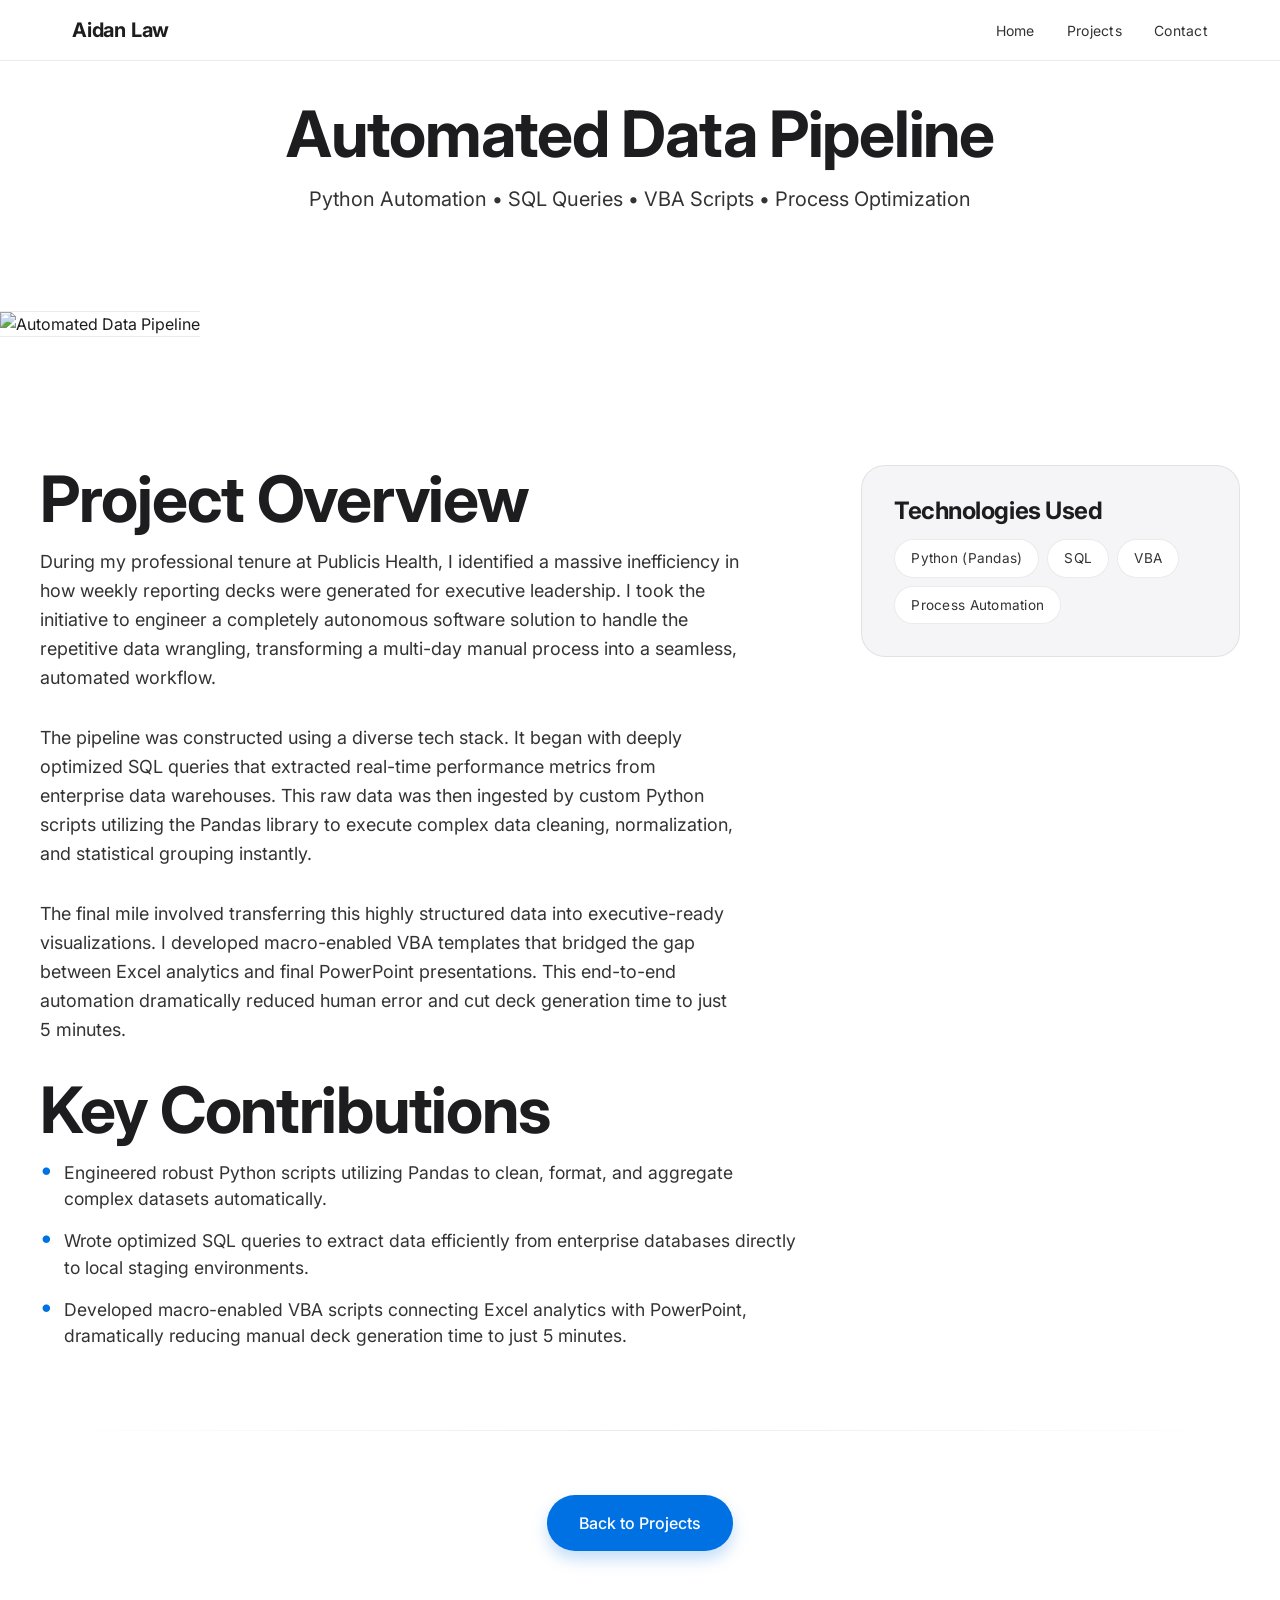
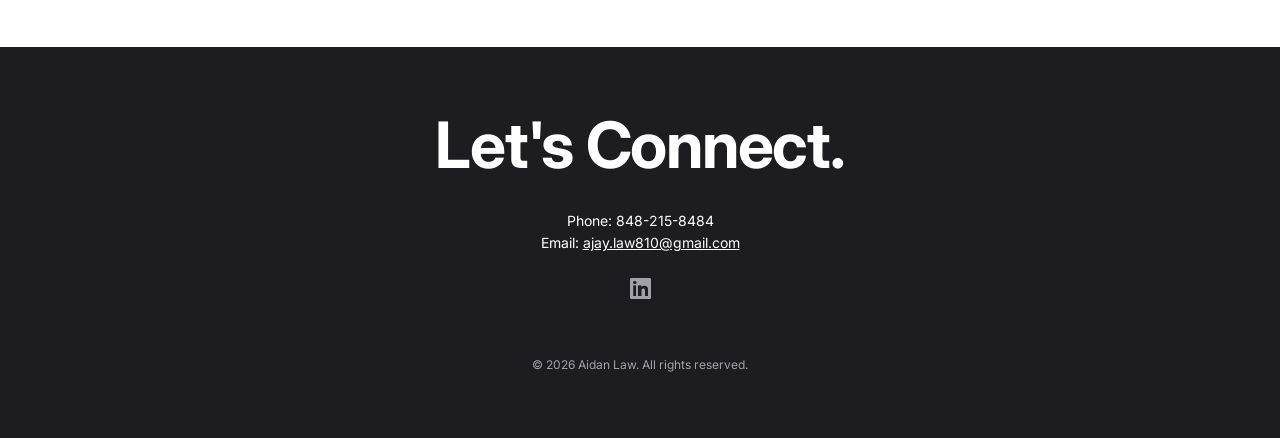
==== data-pipeline.html @ da967597 "Initial launch of engineering portfolio" ====
<!DOCTYPE html>
<html lang="en">

<head>
    <meta charset="UTF-8">
    <meta name="viewport" content="width=device-width, initial-scale=1.0">
    <title>Automated Data Pipeline | Aidan Law</title>
    <link rel="preconnect" href="https://fonts.googleapis.com">
    <link rel="preconnect" href="https://fonts.gstatic.com" crossorigin>
    <link href="https://fonts.googleapis.com/css2?family=Inter:wght@400;500;600;700&display=swap" rel="stylesheet">
    <link rel="stylesheet" href="style.css">
    <link rel="stylesheet" href="https://cdnjs.cloudflare.com/ajax/libs/font-awesome/6.4.0/css/all.min.css">
</head>

<body>

    <!-- Navigation -->
    <nav class="navbar">
        <div class="navbar-content">
            <a href="index.html" class="nav-logo">Aidan Law</a>
            <button class="menu-toggle" aria-label="Toggle navigation">
                <i class="fas fa-bars"></i>
            </button>
            <ul class="nav-links">
                <li><a href="index.html">Home</a></li>
                <li><a href="index.html#projects">Projects</a></li>
                <li><a href="#contact">Contact</a></li>
            </ul>
        </div>
    </nav>

    <!-- Project Hero -->
    <header class="project-hero section fade-in-up">
        <div class="container project-hero-content">
            <h1>Automated Data Pipeline</h1>
            <p class="hero-subtitle">Python Automation • SQL Queries • VBA Scripts • Process Optimization</p>
        </div>
    </header>

    <!-- Project Media Immersive Edge-to-Edge -->
    <div class="project-media-full fade-in-up">
        <img src="assets/data-pipeline.jpg" alt="Automated Data Pipeline"
            style="width: 100%; height: 60vh; object-fit: cover; border-top: 1px solid var(--border-color); border-bottom: 1px solid var(--border-color);">
    </div>

    <!-- Project Details -->
    <article class="project-details section container fade-in-up">
        <div class="project-grid-2col">
            <div class="project-text">
                <h2>Project Overview</h2>
                <p>
                    During my professional tenure at Publicis Health, I identified a massive inefficiency in how weekly
                    reporting decks were generated for executive leadership. I took the initiative to engineer a
                    completely autonomous software solution to handle the repetitive data wrangling, transforming a
                    multi-day manual process into a seamless, automated workflow.
                </p>
                <p>
                    The pipeline was constructed using a diverse tech stack. It began with deeply optimized SQL queries
                    that extracted real-time performance metrics from enterprise data warehouses. This raw data was then
                    ingested by custom Python scripts utilizing the Pandas library to execute complex data cleaning,
                    normalization, and statistical grouping instantly.
                </p>
                <p>
                    The final mile involved transferring this highly structured data into executive-ready
                    visualizations. I developed macro-enabled VBA templates that bridged the gap between Excel analytics
                    and final PowerPoint presentations. This end-to-end automation dramatically reduced human error and
                    cut deck generation time to just 5 minutes.
                </p>

                <h2>Key Contributions</h2>
                <ul class="apple-list">
                    <li>Engineered robust Python scripts utilizing Pandas to clean, format, and aggregate complex
                        datasets automatically.</li>
                    <li>Wrote optimized SQL queries to extract data efficiently from enterprise databases directly to
                        local staging environments.</li>
                    <li>Developed macro-enabled VBA scripts connecting Excel analytics with PowerPoint, dramatically
                        reducing manual deck generation time to just 5 minutes.</li>
                </ul>
            </div>
            <div class="project-sidebar">
                <div class="sidebar-card">
                    <h3>Technologies Used</h3>
                    <div class="tech-tags">
                        <span class="tag">Python (Pandas)</span>
                        <span class="tag">SQL</span>
                        <span class="tag">VBA</span>
                        <span class="tag">Process Automation</span>
                    </div>
                </div>
            </div>
        </div>

        <div class="section-divider"></div>

        <div style="margin-top: var(--spacing-lg); text-align: center;">
            <a href="index.html#projects" class="btn btn-primary">Back to Projects</a>
        </div>
    </article>

    <!-- Footer -->
    <footer id="contact" class="footer section">
        <div class="container footer-content">
            <h2>Let's Connect.</h2>
            <p>Phone: 848-215-8484 <br> Email: <a href="mailto:ajay.law810@gmail.com">ajay.law810@gmail.com</a></p>
            <div class="social-links">
                <a href="https://www.linkedin.com/in/aidanjlaw" target="_blank" aria-label="LinkedIn"
                    class="linkedin-btn"><i class="fab fa-linkedin"></i></a>
            </div>
            <p style="margin-top: 2rem; color: #a1a1a6; font-size: 0.75rem;">© 2026 Aidan Law. All rights reserved.</p>
        </div>
    </footer>

    <script src="script.js"></script>
</body>

</html>
---- style.css ----
:root {
  /* Luxury Light Minimal Palette */
  --bg-primary: #ffffff;
  --bg-secondary: #f5f5f7;
  /* Soft Apple off-white */
  --text-primary: #1d1d1f;
  --text-secondary: #333333;
  /* Darker charcoal for readability */
  --accent-color: #0071e3;
  /* Apple Blue */
  --accent-hover: #0077ED;
  --glass-bg: rgba(255, 255, 255, 0.85);
  --border-color: rgba(0, 0, 0, 0.08);

  /* Typography */
  --font-family-primary: "Inter", -apple-system, BlinkMacSystemFont, "Segoe UI", Roboto, Helvetica, Arial, sans-serif;
  --h1-size: clamp(3.5rem, 8vw, 6rem);
  --h2-size: clamp(2.5rem, 5vw, 4rem);
  --h3-size: 1.5rem;
  --body-size: 1.125rem;

  /* Spacing - Condensed */
  --spacing-sm: 0.5rem;
  --spacing-md: 1rem;
  --spacing-lg: 2rem;
  --spacing-xl: 4rem;
  --spacing-xxl: 6rem;

  /* Layout */
  --container-max-width: 1200px;
  --border-radius-pill: 9999px;
  --border-radius-card: 24px;
}

* {
  margin: 0;
  padding: 0;
  box-sizing: border-box;
}

body {
  font-family: var(--font-family-primary);
  background-color: var(--bg-primary);
  color: var(--text-primary);
  line-height: 1.5;
  -webkit-font-smoothing: antialiased;
  -moz-osx-font-smoothing: grayscale;
}

/* Typography Styles */
h1,
h2,
h3 {
  font-family: var(--font-family-primary);
  font-weight: 700;
  letter-spacing: -0.02em;
  margin-bottom: var(--spacing-md);
  line-height: 1.05;
}

.text-gradient {
  background: linear-gradient(135deg, #0044b3, #8a2be2);
  /* Darker blue for better AA contrast */
  -webkit-background-clip: text;
  background-clip: text;
  -webkit-text-fill-color: transparent;
  color: transparent;
}

h1 {
  font-size: var(--h1-size);
}

h2 {
  font-size: var(--h2-size);
}

h3 {
  font-size: var(--h3-size);
}

p {
  font-size: var(--body-size);
  color: var(--text-secondary);
  font-weight: 400;
  line-height: 1.6;
  margin-bottom: var(--spacing-lg);
  max-width: 700px;
}

a {
  color: var(--accent-color);
  text-decoration: none;
  transition: color 0.3s ease;
}

a:hover {
  color: var(--accent-hover);
}

/* Layout Classes */
.container {
  max-width: var(--container-max-width);
  margin: 0 auto;
  padding: 0 var(--spacing-lg);
}

.section {
  padding: var(--spacing-xxl) 0;
}

/* Minimalist Divider */
.section-divider {
  width: 100%;
  height: 1px;
  background: linear-gradient(90deg, transparent, var(--border-color), transparent);
  margin: var(--spacing-xl) 0;
}

/* Navigation Bar */
.navbar {
  position: fixed;
  top: 0;
  left: 0;
  width: 100%;
  background: var(--glass-bg);
  backdrop-filter: saturate(180%) blur(20px);
  -webkit-backdrop-filter: saturate(180%) blur(20px);
  z-index: 1000;
  border-bottom: 1px solid var(--border-color);
}

.navbar-content {
  display: flex;
  justify-content: space-between;
  align-items: center;
  height: 60px;
  max-width: var(--container-max-width);
  margin: 0 auto;
  padding: 0 var(--spacing-lg);
  transition: height 0.3s ease;
}

.navbar.scrolled .navbar-content {
  height: 48px;
}

.navbar.scrolled {
  box-shadow: 0 4px 24px rgba(0, 0, 0, 0.07);
}

.nav-logo {
  font-weight: 700;
  color: var(--text-primary);
  font-size: 1.25rem;
  letter-spacing: -0.01em;
}

.nav-links {
  display: flex;
  gap: var(--spacing-lg);
  list-style: none;
}

.nav-links a {
  color: var(--text-secondary);
  font-size: 0.875rem;
  letter-spacing: 0.02em;
}

.nav-links a:hover {
  color: var(--text-primary);
}

/* Buttons */
.btn {
  display: inline-block;
  padding: 1rem 2rem;
  font-size: 1rem;
  font-weight: 500;
  text-align: center;
  border-radius: var(--border-radius-pill);
  transition: all 0.3s ease;
  cursor: pointer;
}

.btn-primary {
  background-color: var(--accent-color);
  color: #ffffff;
  box-shadow: 0 8px 16px rgba(0, 113, 227, 0.24);
}

.btn-primary:hover {
  background-color: var(--accent-hover);
  color: #ffffff;
  transform: scale(1.02);
  box-shadow: 0 12px 24px rgba(0, 113, 227, 0.32);
}

/* Footer */
.footer {
  padding: var(--spacing-xl) 0;
  background-color: #1d1d1f;
  color: #ffffff;
  text-align: center;
}

.footer h2 {
  color: #ffffff;
}

.footer-content {
  display: flex;
  flex-direction: column;
  align-items: center;
  gap: var(--spacing-md);
}

.social-links {
  display: flex;
  gap: var(--spacing-md);
}

.social-links a {
  color: #a1a1a6;
  font-size: 1.5rem;
  transition: color 0.3s ease;
}

.social-links a:hover {
  color: #ffffff;
}

.footer p {
  margin-bottom: 0;
  font-size: 0.875rem;
  color: #ffffff;
}

.footer p a {
  color: #ffffff;
  text-decoration: underline;
  transition: color 0.3s ease;
}

.footer p a:hover {
  color: var(--accent-color);
}

/* --- LAYOUT AND PAGE SPECIFIC STYLES --- */

/* Hero Section */
.hero {
  min-height: 80vh;
  /* Restored elegant full-screen feel */
  display: flex;
  align-items: center;
  justify-content: center;
  text-align: center;
  padding-top: 160px;
  /* Offset for navbar */
  padding-bottom: 6rem;
  /* Natural breathing room before gray section */
  background: var(--bg-primary);
  /* Pure white */
}

.hero-content h1 {
  color: var(--text-primary);
  margin-bottom: calc(var(--spacing-md) + 8px);
}

.hero-subtitle {
  font-size: 1.25rem;
  margin: 0 auto var(--spacing-lg) auto;
  font-weight: 400;
  color: var(--text-secondary);
}

.hero-actions {
  display: flex;
  justify-content: center;
  gap: var(--spacing-md);
  margin-top: 0;
  /* Paragraph margin-bottom handles the gap */
}

/* Projects Section & Grid */
.projects-section {
  background-color: var(--bg-secondary);
  padding-top: var(--spacing-xl);
}

.section-title {
  text-align: center;
  margin-bottom: var(--spacing-lg);
  /* Reduced to visually connect with cards */
}

.projects-grid {
  display: grid;
  grid-template-columns: repeat(auto-fit, minmax(320px, 1fr));
  gap: var(--spacing-lg);
}

.project-card {
  display: flex;
  flex-direction: column;
  background-color: var(--bg-primary);
  border-radius: var(--border-radius-card);
  overflow: hidden;
  border: none;
  box-shadow: 0 4px 24px rgba(0, 0, 0, 0.06);
  transition: transform 0.4s ease, box-shadow 0.4s ease;
  cursor: pointer;
  position: relative;
}

.project-card::after {
  content: '';
  position: absolute;
  inset: 0;
  border-radius: var(--border-radius-card);
  background: linear-gradient(135deg, rgba(255, 255, 255, 0.18) 0%, rgba(255, 255, 255, 0) 60%);
  opacity: 0;
  transition: opacity 0.4s ease;
  pointer-events: none;
}

.project-card:hover::after {
  opacity: 1;
}

.project-card:hover {
  transform: translateY(-8px);
  box-shadow: 0 8px 32px rgba(0, 113, 227, 0.18), 0 0 0 1.5px rgba(0, 113, 227, 0.12);
}

.project-image {
  height: 300px;
  background-color: var(--bg-secondary);
  /* Fallback */
  background-size: cover;
  background-position: center;
  border-bottom: 1px solid var(--border-color);
}

.project-info {
  padding: var(--spacing-lg);
  flex-grow: 1;
}

.project-info h3 {
  color: var(--text-primary);
  margin-bottom: var(--spacing-sm);
  transition: color 0.3s ease;
}

.project-card:hover .project-info h3 {
  color: var(--accent-color);
}

.project-info p {
  font-size: 0.95rem;
  margin-bottom: 0;
  color: var(--text-secondary);
}

/* Project Detail Pages */
.project-hero {
  padding-top: 100px;
  /* Reduced top padding */
  text-align: center;
  padding-bottom: var(--spacing-xl);
}

.project-hero h1 {
  font-size: clamp(2.5rem, 6vw, 4rem);
}

.project-media-full {
  width: 100%;
  overflow: hidden;
}

.project-grid-2col {
  display: grid;
  grid-template-columns: 2fr 1fr;
  gap: var(--spacing-xl);
  margin-top: var(--spacing-lg);
}

.apple-list {
  list-style: none;
  padding-left: 0;
}

.apple-list li {
  position: relative;
  padding-left: 1.5rem;
  margin-bottom: var(--spacing-md);
  color: var(--text-secondary);
  font-size: 1.1rem;
}

.apple-list li::before {
  content: '•';
  color: var(--accent-color);
  position: absolute;
  left: 0;
  font-size: 1.5rem;
  line-height: 1;
  top: -2px;
}

.sidebar-card {
  background-color: var(--bg-secondary);
  padding: var(--spacing-lg);
  border-radius: var(--border-radius-card);
  border: 1px solid var(--border-color);
  position: sticky;
  top: 100px;
}

.tech-tags {
  display: flex;
  flex-wrap: wrap;
  gap: var(--spacing-sm);
  margin-top: var(--spacing-md);
}

.tag {
  background-color: var(--bg-primary);
  border: 1px solid var(--border-color);
  color: var(--text-secondary);
  padding: 0.5rem 1rem;
  border-radius: var(--border-radius-pill);
  font-size: 0.85rem;
  font-weight: 400;
  letter-spacing: 0.02em;
}

/* Responsive Overrides */
@media (max-width: 900px) {
  .project-grid-2col {
    grid-template-columns: 1fr;
  }

  .sidebar-card {
    position: static;
  }
}

/* Cinematic Apple-Style Animations */
.fade-in-up,
.reveal-blur,
.reveal-scale {
  opacity: 0;
}

.fade-in-up {
  transform: translateY(30px);
  transition: opacity 1s cubic-bezier(0.165, 0.84, 0.44, 1), transform 1s cubic-bezier(0.165, 0.84, 0.44, 1);
}

.fade-in-up.visible {
  opacity: 1;
  transform: translateY(0);
}

.reveal-blur {
  transform: translateY(40px);
  filter: blur(10px);
  transition: opacity 1.2s cubic-bezier(0.16, 1, 0.3, 1),
    transform 1.2s cubic-bezier(0.16, 1, 0.3, 1),
    filter 1.2s cubic-bezier(0.16, 1, 0.3, 1);
  will-change: transform, opacity, filter;
}

.reveal-blur.visible {
  opacity: 1;
  transform: translateY(0);
  filter: blur(0);
}

.reveal-scale {
  transform: translateY(40px) scale(0.95);
  transition: opacity 1s cubic-bezier(0.16, 1, 0.3, 1),
    transform 1s cubic-bezier(0.16, 1, 0.3, 1);
  will-change: transform, opacity;
}

.reveal-scale.visible {
  opacity: 1;
  transform: translateY(0) scale(1);
}

/* Override: ensure hover lift wins over resting animation state */
.project-card.reveal-scale.visible:hover {
  transform: translateY(-8px) scale(1);
}

/* Stagger Delays */
.delay-1 {
  transition-delay: 0.15s;
}

.delay-2 {
  transition-delay: 0.30s;
}

.delay-3 {
  transition-delay: 0.45s;
}

/* ── Navbar Scroll Shrink ─────────────────────────────────────────────────── */
.navbar {
  transition: box-shadow 0.4s ease;
}

/* ── Typewriter Cursor ───────────────────────────────────────────────────── */
.typewriter-text::after {
  content: '|';
  display: inline-block;
  margin-left: 2px;
  color: var(--accent-color);
  animation: blink 1s step-end infinite;
}

@keyframes blink {

  0%,
  100% {
    opacity: 1;
  }

  50% {
    opacity: 0;
  }
}

/* ── Hero Stats Bar ───────────────────────────────────────────────────────── */
.hero-stats {
  display: flex;
  justify-content: center;
  gap: 3rem;
  margin-top: var(--spacing-xl);
  padding: var(--spacing-lg) var(--spacing-xl);
  background: rgba(255, 255, 255, 0.7);
  backdrop-filter: blur(16px);
  -webkit-backdrop-filter: blur(16px);
  border: 1px solid rgba(0, 0, 0, 0.07);
  border-radius: 20px;
  max-width: 640px;
  margin-left: auto;
  margin-right: auto;
}

.hero-stat {
  text-align: center;
}

.stat-number {
  display: block;
  font-size: 2.5rem;
  font-weight: 700;
  letter-spacing: -0.04em;
  color: var(--accent-color);
  line-height: 1;
}

.stat-label {
  display: block;
  font-size: 0.8rem;
  letter-spacing: 0.08em;
  text-transform: uppercase;
  color: var(--text-secondary);
  margin-top: 0.25rem;
}

/* Base Responsive Styles */
.menu-toggle {
  display: none;
  background: none;
  border: none;
  font-size: 1.5rem;
  color: var(--text-primary);
  cursor: pointer;
  z-index: 1100;
  padding: 0.5rem;
}

@media (max-width: 768px) {
  .menu-toggle {
    display: block;
  }

  /* Make nav links a drop-down card style */
  .nav-links {
    position: absolute;
    top: 100%;
    left: 0;
    width: 100%;
    background: var(--bg-primary);
    border-bottom: 1px solid var(--border-color);
    box-shadow: 0 10px 30px rgba(0,0,0,0.05);
    flex-direction: column;
    padding: 1.5rem 0;
    gap: 1.5rem;
    display: none; /* hidden by default */
  }

  .nav-links.active {
    display: flex;
  }

  .hero {
    min-height: auto;
    padding-top: 120px;
    padding-bottom: 3rem;
  }

  .hero-content h1 {
    font-size: clamp(2.2rem, 9vw, 3.2rem);
  }

  /* Stats bar wrap */
  .hero-stats {
    flex-wrap: wrap;
    gap: 1.5rem;
    padding: var(--spacing-md) var(--spacing-lg);
    max-width: 100%;
  }

  /* Tighten styling and grids */
  .section {
    padding: 3rem 0;
  }

  .container {
    padding: 0 1rem;
  }

  .projects-grid {
    grid-template-columns: 1fr;
    gap: 1.25rem;
  }

  .project-image {
    height: 220px;
  }

  .project-hero {
    padding-top: 100px;
    padding-bottom: var(--spacing-lg);
  }

  .project-hero h1 {
    font-size: clamp(1.8rem, 7vw, 2.5rem);
  }

  .project-media-full img {
    height: 40vh !important;
  }

  .footer {
    padding: 2.5rem 0;
  }
}
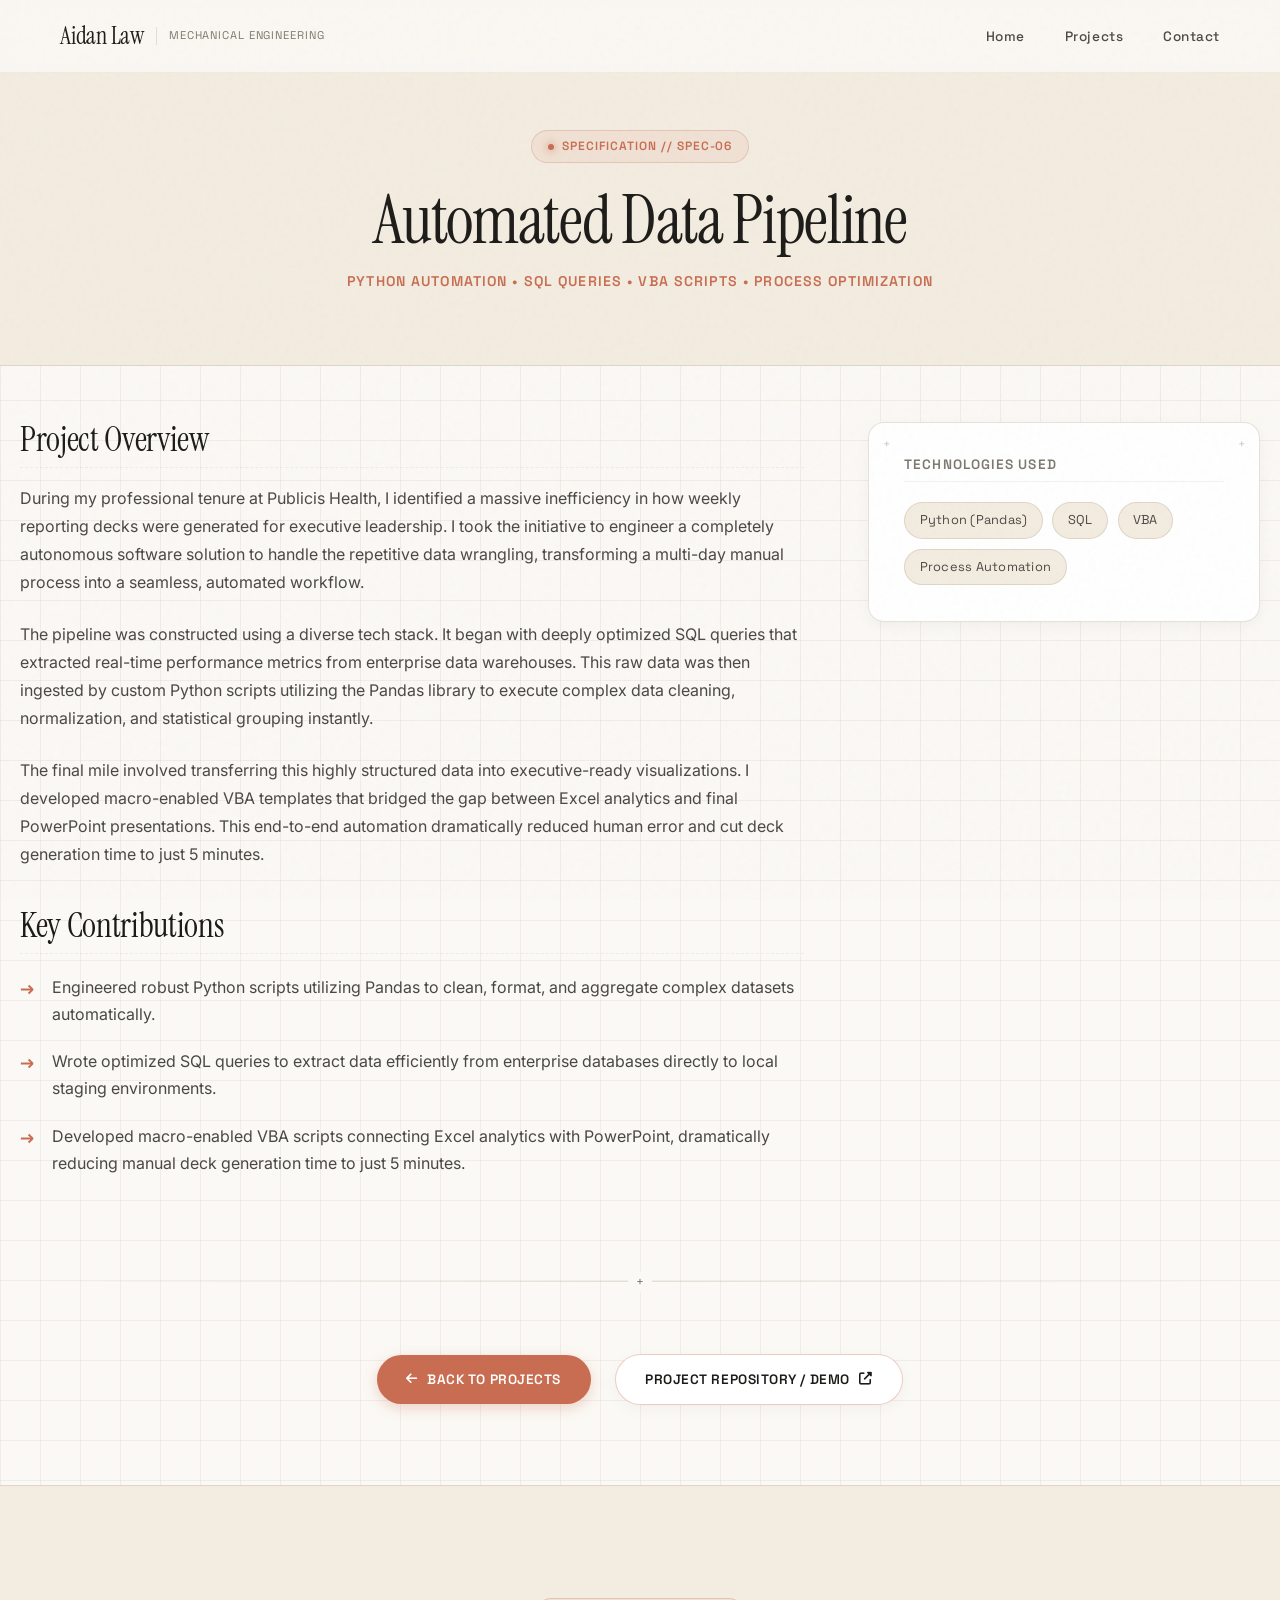
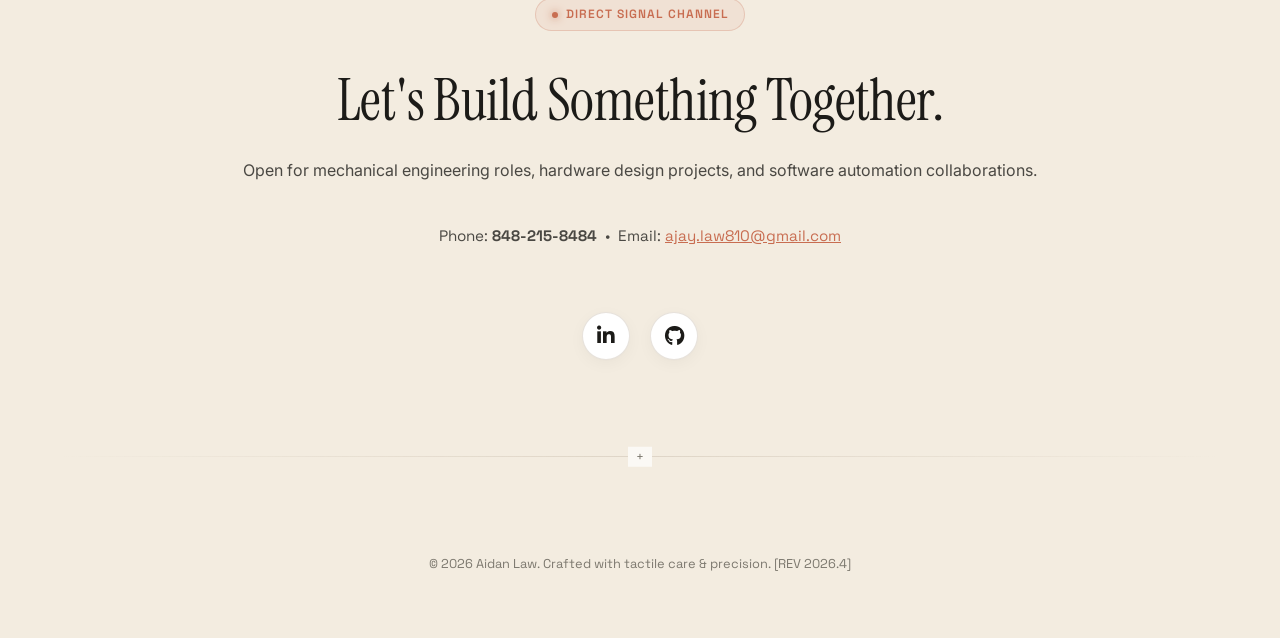
==== commit 74fce7fc: "Redesign front end UI with tactile warm parchment aesthetic, level project grid, and stationary butt" ====
--- a/data-pipeline.html
+++ b/data-pipeline.html
@@ -7,17 +7,22 @@
     <title>Automated Data Pipeline | Aidan Law</title>
     <link rel="preconnect" href="https://fonts.googleapis.com">
     <link rel="preconnect" href="https://fonts.gstatic.com" crossorigin>
-    <link href="https://fonts.googleapis.com/css2?family=Inter:wght@400;500;600;700&display=swap" rel="stylesheet">
+    <link href="https://fonts.googleapis.com/css2?family=Instrument+Serif:ital@0;1&family=Inter:wght@300;400;500;600;700&family=Space+Grotesk:wght@400;500;600;700&display=swap" rel="stylesheet">
     <link rel="stylesheet" href="style.css">
     <link rel="stylesheet" href="https://cdnjs.cloudflare.com/ajax/libs/font-awesome/6.4.0/css/all.min.css">
+    <!-- GoatCounter Analytics -->
+    <script data-goatcounter="https://aidanlaw810.goatcounter.com/count" async src="//gc.zgo.at/count.js"></script>
 </head>
 
-<body>
+<body class="cad-grid-bg">
 
     <!-- Navigation -->
     <nav class="navbar">
         <div class="navbar-content">
-            <a href="index.html" class="nav-logo">Aidan Law</a>
+            <div class="nav-brand">
+                <a href="index.html" class="nav-logo">Aidan Law</a>
+                <span class="nav-subtag">Mechanical Engineering</span>
+            </div>
             <button class="menu-toggle" aria-label="Toggle navigation">
                 <i class="fas fa-bars"></i>
             </button>
@@ -32,16 +37,14 @@
     <!-- Project Hero -->
     <header class="project-hero section fade-in-up">
         <div class="container project-hero-content">
+            <div class="telemetry-badge">
+                <span class="telemetry-dot"></span>
+                SPECIFICATION // SPEC-06
+            </div>
             <h1>Automated Data Pipeline</h1>
-            <p class="hero-subtitle">Python Automation • SQL Queries • VBA Scripts • Process Optimization</p>
+            <p class="project-hero-subtitle">Python Automation • SQL Queries • VBA Scripts • Process Optimization</p>
         </div>
     </header>
-
-    <!-- Project Media Immersive Edge-to-Edge -->
-    <div class="project-media-full fade-in-up">
-        <img src="assets/data-pipeline.jpg" alt="Automated Data Pipeline"
-            style="width: 100%; height: 60vh; object-fit: cover; border-top: 1px solid var(--border-color); border-bottom: 1px solid var(--border-color);">
-    </div>
 
     <!-- Project Details -->
     <article class="project-details section container fade-in-up">
@@ -79,6 +82,8 @@
             </div>
             <div class="project-sidebar">
                 <div class="sidebar-card">
+                    <span class="cad-crosshair top-left">+</span>
+                    <span class="cad-crosshair top-right">+</span>
                     <h3>Technologies Used</h3>
                     <div class="tech-tags">
                         <span class="tag">Python (Pandas)</span>
@@ -92,21 +97,45 @@
 
         <div class="section-divider"></div>
 
-        <div style="margin-top: var(--spacing-lg); text-align: center;">
-            <a href="index.html#projects" class="btn btn-primary">Back to Projects</a>
+        <div class="project-actions">
+            <a href="index.html#projects" class="btn btn-primary">
+                <i class="fas fa-arrow-left" style="font-size: 0.8rem;"></i>
+                <span>Back to Projects</span>
+            </a>
+            <a href="https://github.com/ajlaw810" class="btn btn-secondary" target="_blank" rel="noopener">
+                <span>Project Repository / Demo</span>
+                <i class="fas fa-external-link-alt" style="font-size: 0.8rem;"></i>
+            </a>
         </div>
     </article>
 
     <!-- Footer -->
-    <footer id="contact" class="footer section">
-        <div class="container footer-content">
-            <h2>Let's Connect.</h2>
-            <p>Phone: 848-215-8484 <br> Email: <a href="mailto:ajay.law810@gmail.com">ajay.law810@gmail.com</a></p>
+    <footer id="contact" class="footer">
+        <div class="container footer-content reveal-blur">
+            <div class="telemetry-badge">
+                <span class="telemetry-dot"></span>
+                Direct Signal Channel
+            </div>
+            <h2>Let's Build Something Together.</h2>
+            <p>Open for mechanical engineering roles, hardware design projects, and software automation collaborations.</p>
+            <p style="font-family: var(--font-mono); font-size: 0.95rem; margin-top: -0.5rem;">
+                Phone: <strong>848-215-8484</strong> &nbsp;•&nbsp; Email: <a href="mailto:ajay.law810@gmail.com" style="text-decoration: underline;">ajay.law810@gmail.com</a>
+            </p>
+            
             <div class="social-links">
-                <a href="https://www.linkedin.com/in/aidanjlaw" target="_blank" aria-label="LinkedIn"
-                    class="linkedin-btn"><i class="fab fa-linkedin"></i></a>
+                <a href="https://www.linkedin.com/in/aidanjlaw" target="_blank" aria-label="LinkedIn">
+                    <i class="fab fa-linkedin-in"></i>
+                </a>
+                <a href="https://github.com/ajlaw810" target="_blank" aria-label="GitHub">
+                    <i class="fab fa-github"></i>
+                </a>
             </div>
-            <p style="margin-top: 2rem; color: #a1a1a6; font-size: 0.75rem;">© 2026 Aidan Law. All rights reserved.</p>
+            
+            <div class="section-divider"></div>
+            
+            <p style="color: var(--text-dim); font-size: 0.8rem; font-family: var(--font-mono);">
+                © 2026 Aidan Law. Crafted with tactile care & precision. [REV 2026.4]
+            </p>
         </div>
     </footer>
 
--- a/style.css
+++ b/style.css
@@ -1,104 +1,245 @@
+/* ─── GOOGLE FONTS ───────────────────────────────────────────────────────── */
+@import url('https://fonts.googleapis.com/css2?family=Instrument+Serif:ital@0;1&family=Inter:wght@300;400;500;600;700&family=Space+Grotesk:wght@400;500;600;700&display=swap');
+
 :root {
-  /* Luxury Light Minimal Palette */
-  --bg-primary: #ffffff;
-  --bg-secondary: #f5f5f7;
-  /* Soft Apple off-white */
-  --text-primary: #1d1d1f;
-  --text-secondary: #333333;
-  /* Darker charcoal for readability */
-  --accent-color: #0071e3;
-  /* Apple Blue */
-  --accent-hover: #0077ED;
-  --glass-bg: rgba(255, 255, 255, 0.85);
-  --border-color: rgba(0, 0, 0, 0.08);
+  /* Warm Tactile Palette (Natural Parchment, Toasted Linen & Industrial Copper) */
+  --bg-paper: #FBF9F5;
+  --bg-linen: #F3ECE0;          /* Warm toasted parchment linen */
+  --bg-card: #FFFFFF;
+  --bg-card-hover: #FAF6EE;
+  
+  --text-ink: #1C1B18;
+  --text-muted: #4A4843;
+  --text-dim: #7C786E;
+  
+  --accent-copper: #C86D51;
+  --accent-copper-hover: #B2583D;
+  --accent-copper-light: rgba(200, 109, 81, 0.08);
+  
+  /* Natural Earthy Warm Accent (Toasted Honey/Sand - Subdued & Blended) */
+  --accent-sand: #DDA15E;
+  --accent-sand-light: rgba(221, 161, 94, 0.10);
+  --accent-warm-bg: rgba(200, 109, 81, 0.05);
+  
+  --border-tactile: rgba(175, 160, 140, 0.30);
+  --border-strong: rgba(200, 109, 81, 0.35);
+  --border-subtle: rgba(175, 160, 140, 0.15);
+  --grid-line-color: rgba(185, 170, 150, 0.16);
+  
+  /* Glassmorphism & Tactile Depth */
+  --glass-bg: rgba(251, 249, 245, 0.90);
+  --shadow-tactile: 0 4px 16px rgba(28, 27, 24, 0.04), 0 1px 3px rgba(28, 27, 24, 0.02);
+  --shadow-hover: 0 14px 36px -6px rgba(28, 27, 24, 0.09), 0 4px 12px rgba(200, 109, 81, 0.12);
 
   /* Typography */
-  --font-family-primary: "Inter", -apple-system, BlinkMacSystemFont, "Segoe UI", Roboto, Helvetica, Arial, sans-serif;
-  --h1-size: clamp(3.5rem, 8vw, 6rem);
-  --h2-size: clamp(2.5rem, 5vw, 4rem);
-  --h3-size: 1.5rem;
-  --body-size: 1.125rem;
-
-  /* Spacing - Condensed */
-  --spacing-sm: 0.5rem;
-  --spacing-md: 1rem;
-  --spacing-lg: 2rem;
-  --spacing-xl: 4rem;
-  --spacing-xxl: 6rem;
+  --font-serif: "Instrument Serif", Georgia, "Times New Roman", serif;
+  --font-mono: "Space Grotesk", "JetBrains Mono", Consolas, monospace;
+  --font-sans: "Inter", -apple-system, BlinkMacSystemFont, "Segoe UI", Roboto, sans-serif;
+
+  --h1-size: clamp(2.5rem, 5.5vw, 4.2rem);
+  --h2-size: clamp(1.8rem, 3.8vw, 3rem);
+  --h3-size: 1.3rem;
+  --body-size: 1rem;
+
+  /* Spacing */
+  --spacing-xs: 0.5rem;
+  --spacing-sm: 0.875rem;
+  --spacing-md: 1.5rem;
+  --spacing-lg: 2.5rem;
+  --spacing-xl: 4.5rem;
+  --spacing-xxl: 7rem;
 
   /* Layout */
-  --container-max-width: 1200px;
+  --container-max-width: 1240px;
   --border-radius-pill: 9999px;
-  --border-radius-card: 24px;
-}
-
+  --border-radius-card: 16px;
+  --border-radius-sm: 10px;
+}
+
+/* Dark Mode Overrides (Natural Atmospheric Warmth) */
+@media (prefers-color-scheme: dark) {
+  :root {
+    --bg-paper: #161513;
+    --bg-linen: #1F1D19;
+    --bg-card: #25231F;
+    --bg-card-hover: #2C2925;
+    
+    --text-ink: #F4F1EA;
+    --text-muted: #BBB6AA;
+    --text-dim: #827E74;
+    
+    --accent-copper: #E07A5F;
+    --accent-copper-hover: #EC886D;
+    --accent-copper-light: rgba(224, 122, 95, 0.12);
+    
+    --accent-sand: #E5B074;
+    --accent-sand-light: rgba(229, 176, 116, 0.12);
+    --accent-warm-bg: rgba(224, 122, 95, 0.08);
+    
+    --border-tactile: rgba(255, 255, 255, 0.12);
+    --border-strong: rgba(224, 122, 95, 0.3);
+    --border-subtle: rgba(255, 255, 255, 0.06);
+    --grid-line-color: rgba(255, 255, 255, 0.05);
+    
+    --glass-bg: rgba(22, 21, 19, 0.92);
+    --shadow-tactile: 0 4px 20px rgba(0, 0, 0, 0.4);
+    --shadow-hover: 0 16px 40px rgba(0, 0, 0, 0.5);
+  }
+}
+
+/* ─── RESET & BASE STYLES ────────────────────────────────────────────────── */
 * {
   margin: 0;
   padding: 0;
   box-sizing: border-box;
 }
 
+html {
+  scroll-behavior: smooth;
+}
+
 body {
-  font-family: var(--font-family-primary);
-  background-color: var(--bg-primary);
-  color: var(--text-primary);
-  line-height: 1.5;
+  font-family: var(--font-sans);
+  background-color: var(--bg-paper);
+  color: var(--text-ink);
+  line-height: 1.6;
   -webkit-font-smoothing: antialiased;
   -moz-osx-font-smoothing: grayscale;
-}
-
-/* Typography Styles */
-h1,
-h2,
+  position: relative;
+  overflow-x: hidden;
+}
+
+/* Tactile Paper Grain Overlay */
+body::before {
+  content: "";
+  position: fixed;
+  top: 0;
+  left: 0;
+  width: 100vw;
+  height: 100vh;
+  opacity: 0.035;
+  pointer-events: none;
+  z-index: 9999;
+  background-image: url("data:image/svg+xml,%3Csvg viewBox='0 0 200 200' xmlns='http://www.w3.org/2000/svg'%3E%3Cfilter id='noiseFilter'%3E%3CfeTurbulence type='fractalNoise' baseFrequency='0.8' numOctaves='3' stitchTiles='stitch'/%3E%3C/filter%3E%3Crect width='100%25' height='100%25' filter='url(%23noiseFilter)'/%3E%3C/svg%3E");
+}
+
+/* Architectural CAD Grid Layer */
+.cad-grid-bg {
+  background-image: 
+    linear-gradient(to right, var(--grid-line-color) 1px, transparent 1px),
+    linear-gradient(to bottom, var(--grid-line-color) 1px, transparent 1px);
+  background-size: 40px 40px;
+}
+
+/* ─── TYPOGRAPHY ─────────────────────────────────────────────────────────── */
+h1, h2, h3, h4 {
+  font-weight: 400;
+  color: var(--text-ink);
+  line-height: 1.1;
+  letter-spacing: -0.01em;
+}
+
+.font-serif {
+  font-family: var(--font-serif);
+}
+
+.font-mono {
+  font-family: var(--font-mono);
+}
+
+h1 {
+  font-family: var(--font-serif);
+  font-size: var(--h1-size);
+  font-weight: 400;
+  letter-spacing: -0.02em;
+}
+
+h2 {
+  font-family: var(--font-serif);
+  font-size: var(--h2-size);
+  letter-spacing: -0.01em;
+}
+
 h3 {
-  font-family: var(--font-family-primary);
-  font-weight: 700;
-  letter-spacing: -0.02em;
-  margin-bottom: var(--spacing-md);
-  line-height: 1.05;
-}
-
-.text-gradient {
-  background: linear-gradient(135deg, #0044b3, #8a2be2);
-  /* Darker blue for better AA contrast */
-  -webkit-background-clip: text;
-  background-clip: text;
-  -webkit-text-fill-color: transparent;
-  color: transparent;
-}
-
-h1 {
-  font-size: var(--h1-size);
-}
-
-h2 {
-  font-size: var(--h2-size);
-}
-
-h3 {
+  font-family: var(--font-sans);
   font-size: var(--h3-size);
+  font-weight: 600;
+  letter-spacing: -0.01em;
 }
 
 p {
   font-size: var(--body-size);
-  color: var(--text-secondary);
+  color: var(--text-muted);
   font-weight: 400;
-  line-height: 1.6;
-  margin-bottom: var(--spacing-lg);
-  max-width: 700px;
+  line-height: 1.65;
+  margin-bottom: var(--spacing-md);
 }
 
 a {
-  color: var(--accent-color);
+  color: var(--accent-copper);
   text-decoration: none;
-  transition: color 0.3s ease;
+  transition: color 0.25s cubic-bezier(0.16, 1, 0.3, 1);
 }
 
 a:hover {
-  color: var(--accent-hover);
-}
-
-/* Layout Classes */
+  color: var(--accent-copper-hover);
+}
+
+/* ─── TELEMETRY & TECHNICAL BADGES ────────────────────────────────────────── */
+.telemetry-badge {
+  display: inline-flex;
+  align-items: center;
+  gap: 0.55rem;
+  font-family: var(--font-mono);
+  font-size: 0.75rem;
+  font-weight: 600;
+  text-transform: uppercase;
+  letter-spacing: 0.08em;
+  color: var(--accent-copper);
+  background: var(--accent-copper-light);
+  border: 1px solid rgba(200, 109, 81, 0.25);
+  padding: 0.38rem 0.95rem;
+  border-radius: var(--border-radius-pill);
+  margin-bottom: var(--spacing-sm);
+}
+
+.telemetry-dot {
+  width: 6px;
+  height: 6px;
+  background-color: var(--accent-copper);
+  border-radius: 50%;
+  box-shadow: 0 0 8px var(--accent-copper);
+  animation: pulse-dot 2s infinite;
+}
+
+@keyframes pulse-dot {
+  0%, 100% { opacity: 1; transform: scale(1); }
+  50% { opacity: 0.4; transform: scale(0.85); }
+}
+
+.coord-stamp {
+  font-family: var(--font-mono);
+  font-size: 0.7rem;
+  color: var(--text-dim);
+  letter-spacing: 0.1em;
+  text-transform: uppercase;
+}
+
+.cad-crosshair {
+  position: absolute;
+  font-family: var(--font-mono);
+  font-size: 0.75rem;
+  color: var(--text-dim);
+  opacity: 0.4;
+  pointer-events: none;
+  user-select: none;
+}
+.cad-crosshair.top-left { top: 12px; left: 14px; }
+.cad-crosshair.top-right { top: 12px; right: 14px; }
+.cad-crosshair.bottom-left { bottom: 12px; left: 14px; }
+.cad-crosshair.bottom-right { bottom: 12px; right: 14px; }
+
+/* ─── LAYOUT CONTAINERS ──────────────────────────────────────────────────── */
 .container {
   max-width: var(--container-max-width);
   margin: 0 auto;
@@ -107,374 +248,695 @@
 
 .section {
   padding: var(--spacing-xxl) 0;
-}
-
-/* Minimalist Divider */
+  position: relative;
+}
+
 .section-divider {
   width: 100%;
   height: 1px;
-  background: linear-gradient(90deg, transparent, var(--border-color), transparent);
+  background: linear-gradient(90deg, transparent, var(--border-tactile), transparent);
   margin: var(--spacing-xl) 0;
-}
-
-/* Navigation Bar */
+  position: relative;
+}
+
+.section-divider::after {
+  content: "+";
+  position: absolute;
+  top: 50%;
+  left: 50%;
+  transform: translate(-50%, -50%);
+  font-family: var(--font-mono);
+  font-size: 0.8rem;
+  color: var(--text-dim);
+  background: var(--bg-paper);
+  padding: 0 0.5rem;
+}
+
+/* ─── NAVIGATION BAR ─────────────────────────────────────────────────────── */
 .navbar {
   position: fixed;
   top: 0;
   left: 0;
   width: 100%;
   background: var(--glass-bg);
-  backdrop-filter: saturate(180%) blur(20px);
-  -webkit-backdrop-filter: saturate(180%) blur(20px);
+  backdrop-filter: saturate(180%) blur(16px);
+  -webkit-backdrop-filter: saturate(180%) blur(16px);
   z-index: 1000;
-  border-bottom: 1px solid var(--border-color);
+  border-bottom: 1px solid var(--border-subtle);
+  transition: all 0.35s cubic-bezier(0.16, 1, 0.3, 1);
 }
 
 .navbar-content {
   display: flex;
   justify-content: space-between;
   align-items: center;
-  height: 60px;
+  height: 72px;
   max-width: var(--container-max-width);
   margin: 0 auto;
   padding: 0 var(--spacing-lg);
-  transition: height 0.3s ease;
+  transition: height 0.35s ease;
 }
 
 .navbar.scrolled .navbar-content {
-  height: 48px;
+  height: 56px;
 }
 
 .navbar.scrolled {
-  box-shadow: 0 4px 24px rgba(0, 0, 0, 0.07);
+  box-shadow: 0 4px 20px rgba(28, 27, 24, 0.06);
+  border-bottom-color: var(--border-tactile);
+}
+
+.nav-brand {
+  display: flex;
+  align-items: center;
+  gap: 0.75rem;
 }
 
 .nav-logo {
-  font-weight: 700;
-  color: var(--text-primary);
-  font-size: 1.25rem;
+  font-family: var(--font-serif);
+  font-size: 1.5rem;
+  font-weight: 400;
+  color: var(--text-ink);
   letter-spacing: -0.01em;
 }
 
+.nav-subtag {
+  font-family: var(--font-mono);
+  font-size: 0.7rem;
+  color: var(--text-dim);
+  text-transform: uppercase;
+  letter-spacing: 0.08em;
+  padding-left: 0.75rem;
+  border-left: 1px solid var(--border-tactile);
+}
+
 .nav-links {
   display: flex;
-  gap: var(--spacing-lg);
+  align-items: center;
+  gap: 2.5rem;
   list-style: none;
 }
 
 .nav-links a {
-  color: var(--text-secondary);
-  font-size: 0.875rem;
-  letter-spacing: 0.02em;
+  font-family: var(--font-mono);
+  font-size: 0.85rem;
+  font-weight: 500;
+  color: var(--text-muted);
+  letter-spacing: 0.04em;
+  position: relative;
+  padding: 0.25rem 0;
+}
+
+.nav-links a::after {
+  content: "";
+  position: absolute;
+  bottom: 0;
+  left: 0;
+  width: 0%;
+  height: 2px;
+  background-color: var(--accent-copper);
+  transition: width 0.25s cubic-bezier(0.16, 1, 0.3, 1);
 }
 
 .nav-links a:hover {
-  color: var(--text-primary);
-}
-
-/* Buttons */
+  color: var(--text-ink);
+}
+
+.nav-links a:hover::after {
+  width: 100%;
+}
+
+/* ─── BUTTONS (STATIONARY IN PLACE) ─────────────────────────────────────── */
 .btn {
-  display: inline-block;
-  padding: 1rem 2rem;
-  font-size: 1rem;
-  font-weight: 500;
-  text-align: center;
+  display: inline-flex;
+  align-items: center;
+  justify-content: center;
+  gap: 0.6rem;
+  padding: 0.85rem 1.85rem;
+  font-family: var(--font-mono);
+  font-size: 0.85rem;
+  font-weight: 600;
+  letter-spacing: 0.04em;
+  text-transform: uppercase;
   border-radius: var(--border-radius-pill);
-  transition: all 0.3s ease;
+  transition: background-color 0.25s ease, color 0.25s ease, border-color 0.25s ease, box-shadow 0.25s ease;
   cursor: pointer;
+  border: none;
+  position: relative;
+  overflow: hidden;
+  text-decoration: none;
+  transform: none !important; /* Stationary: position does not shift */
 }
 
 .btn-primary {
-  background-color: var(--accent-color);
+  background: var(--accent-copper);
   color: #ffffff;
-  box-shadow: 0 8px 16px rgba(0, 113, 227, 0.24);
+  box-shadow: 0 4px 14px rgba(200, 109, 81, 0.28);
 }
 
 .btn-primary:hover {
-  background-color: var(--accent-hover);
+  background: var(--accent-copper-hover);
   color: #ffffff;
-  transform: scale(1.02);
-  box-shadow: 0 12px 24px rgba(0, 113, 227, 0.32);
-}
-
-/* Footer */
-.footer {
-  padding: var(--spacing-xl) 0;
-  background-color: #1d1d1f;
-  color: #ffffff;
-  text-align: center;
-}
-
-.footer h2 {
-  color: #ffffff;
-}
-
-.footer-content {
+  box-shadow: 0 6px 20px rgba(200, 109, 81, 0.38);
+}
+
+.btn-secondary {
+  background: var(--bg-card);
+  color: var(--text-ink);
+  border: 1px solid var(--border-strong);
+  box-shadow: var(--shadow-tactile);
+}
+
+.btn-secondary:hover {
+  background: var(--bg-linen);
+  border-color: var(--accent-copper);
+  color: var(--accent-copper);
+}
+
+/* ─── HERO SECTION (ASYMMETRICAL LAYOUT) ─────────────────────────────────── */
+.hero {
+  min-height: 82vh;
+  padding-top: 140px;
+  padding-bottom: 4rem;
+  position: relative;
+  display: flex;
+  align-items: center;
+}
+
+.hero-grid {
+  display: grid;
+  grid-template-columns: 1.25fr 0.95fr;
+  gap: 3.5rem;
+  align-items: center;
+}
+
+.hero-editorial {
+  position: relative;
+}
+
+.hero-editorial h1 {
+  font-size: var(--h1-size);
+  line-height: 1.05;
+  margin-bottom: var(--spacing-md);
+  color: var(--text-ink);
+}
+
+.hero-editorial h1 em {
+  font-style: italic;
+  color: var(--accent-copper);
+  font-weight: 400;
+}
+
+.hero-subtitle {
+  font-size: 1.08rem;
+  line-height: 1.6;
+  color: var(--text-muted);
+  margin-bottom: 1.75rem;
+  max-width: 580px;
+}
+
+.hero-actions {
+  display: flex;
+  align-items: center;
+  gap: 1.25rem;
+  flex-wrap: wrap;
+}
+
+/* Hero Engineering Focus Domains Sidebar (Spacious & Blended) */
+.hero-spec-sidebar {
+  background: var(--bg-card);
+  border: 1px solid var(--border-tactile);
+  border-radius: var(--border-radius-card);
+  padding: 2rem 2.2rem;
+  box-shadow: var(--shadow-tactile);
+  position: relative;
+}
+
+.hero-spec-sidebar::before {
+  content: "ENGINEERING FOCUS DOMAINS";
+  position: absolute;
+  top: -10px;
+  left: 24px;
+  background: var(--bg-linen);
+  padding: 2px 10px;
+  font-family: var(--font-mono);
+  font-size: 0.68rem;
+  font-weight: 600;
+  color: var(--accent-copper);
+  letter-spacing: 0.1em;
+  border-radius: 4px;
+  border: 1px solid var(--border-tactile);
+}
+
+.sidebar-top-bar {
+  display: flex;
+  justify-content: space-between;
+  align-items: center;
+  margin-bottom: 1.5rem;
+}
+
+.domain-list {
   display: flex;
   flex-direction: column;
-  align-items: center;
-  gap: var(--spacing-md);
-}
-
-.social-links {
-  display: flex;
-  gap: var(--spacing-md);
-}
-
-.social-links a {
-  color: #a1a1a6;
-  font-size: 1.5rem;
-  transition: color 0.3s ease;
-}
-
-.social-links a:hover {
-  color: #ffffff;
-}
-
-.footer p {
+  gap: 1.15rem;
+}
+
+.domain-item {
+  display: flex;
+  align-items: center;
+  gap: 1.25rem;
+  padding: 0.95rem 1.15rem;
+  background: var(--bg-linen);
+  border: 1px solid var(--border-subtle);
+  border-radius: var(--border-radius-sm);
+  transition: all 0.3s cubic-bezier(0.16, 1, 0.3, 1);
+}
+
+.domain-item:hover {
+  border-color: var(--accent-copper);
+  background: var(--bg-card);
+  transform: translateX(4px);
+}
+
+.domain-icon {
+  width: 42px;
+  height: 42px;
+  border-radius: 50%;
+  background: var(--bg-card);
+  border: 1px solid var(--border-tactile);
+  display: flex;
+  align-items: center;
+  justify-content: center;
+  color: var(--accent-copper);
+  font-size: 1.05rem;
+  flex-shrink: 0;
+}
+
+.domain-text h4 {
+  font-family: var(--font-sans);
+  font-size: 0.95rem;
+  font-weight: 600;
+  color: var(--text-ink);
+  margin-bottom: 0.15rem;
+}
+
+.domain-text p {
+  font-family: var(--font-mono);
+  font-size: 0.78rem;
+  color: var(--text-dim);
   margin-bottom: 0;
-  font-size: 0.875rem;
-  color: #ffffff;
-}
-
-.footer p a {
-  color: #ffffff;
-  text-decoration: underline;
-  transition: color 0.3s ease;
-}
-
-.footer p a:hover {
-  color: var(--accent-color);
-}
-
-/* --- LAYOUT AND PAGE SPECIFIC STYLES --- */
-
-/* Hero Section */
-.hero {
-  min-height: 80vh;
-  /* Restored elegant full-screen feel */
-  display: flex;
-  align-items: center;
-  justify-content: center;
-  text-align: center;
-  padding-top: 160px;
-  /* Offset for navbar */
-  padding-bottom: 6rem;
-  /* Natural breathing room before gray section */
-  background: var(--bg-primary);
-  /* Pure white */
-}
-
-.hero-content h1 {
-  color: var(--text-primary);
-  margin-bottom: calc(var(--spacing-md) + 8px);
-}
-
-.hero-subtitle {
-  font-size: 1.25rem;
-  margin: 0 auto var(--spacing-lg) auto;
-  font-weight: 400;
-  color: var(--text-secondary);
-}
-
-.hero-actions {
-  display: flex;
-  justify-content: center;
-  gap: var(--spacing-md);
-  margin-top: 0;
-  /* Paragraph margin-bottom handles the gap */
-}
-
-/* Projects Section & Grid */
-.projects-section {
-  background-color: var(--bg-secondary);
-  padding-top: var(--spacing-xl);
-}
-
-.section-title {
-  text-align: center;
-  margin-bottom: var(--spacing-lg);
-  /* Reduced to visually connect with cards */
+}
+
+/* Hero Stats Telemetry Strip */
+.hero-stats-strip {
+  display: grid;
+  grid-template-columns: repeat(3, 1fr);
+  gap: 1.5rem;
+  margin-top: 3.5rem;
+  padding: 1.5rem 2rem;
+  background: var(--bg-linen);
+  border: 1px solid var(--border-tactile);
+  border-radius: var(--border-radius-card);
+}
+
+.stat-block {
+  text-align: left;
+}
+
+.stat-number {
+  font-family: var(--font-serif);
+  font-size: 2.6rem;
+  line-height: 1;
+  color: var(--accent-copper);
+  display: block;
+}
+
+.stat-label {
+  font-family: var(--font-mono);
+  font-size: 0.72rem;
+  text-transform: uppercase;
+  letter-spacing: 0.08em;
+  color: var(--text-muted);
+  margin-top: 0.4rem;
+  display: block;
+}
+
+/* ─── PROJECTS SHOWCASE (LEVEL GRID ALIGNMENT) ─────────────────────────── */
+.projects-header {
+  margin-bottom: 3.5rem;
+  display: flex;
+  justify-content: space-between;
+  align-items: flex-end;
+  flex-wrap: wrap;
+  gap: 1.5rem;
 }
 
 .projects-grid {
   display: grid;
-  grid-template-columns: repeat(auto-fit, minmax(320px, 1fr));
-  gap: var(--spacing-lg);
+  grid-template-columns: repeat(12, 1fr);
+  gap: 2.5rem;
+}
+
+/* Featured Hero Project (Spans 12 columns) */
+.project-card.featured-card {
+  grid-column: span 12;
+  display: grid;
+  grid-template-columns: 1.2fr 1fr;
+  min-height: 440px;
 }
 
 .project-card {
+  background-color: var(--bg-card);
+  border-radius: var(--border-radius-card);
+  border: 1px solid var(--border-tactile);
+  overflow: hidden;
+  box-shadow: var(--shadow-tactile);
+  transition: transform 0.4s cubic-bezier(0.16, 1, 0.3, 1), box-shadow 0.4s cubic-bezier(0.16, 1, 0.3, 1), border-color 0.4s ease;
+  position: relative;
   display: flex;
   flex-direction: column;
-  background-color: var(--bg-primary);
-  border-radius: var(--border-radius-card);
+  text-decoration: none;
+  color: inherit;
+  grid-column: span 6;
+  margin-top: 0;
+}
+
+.project-card.stagger-1,
+.project-card.stagger-2,
+.project-card.stagger-3 {
+  margin-top: 0;
+}
+
+.project-card:hover {
+  transform: translateY(-8px) scale(1.01);
+  box-shadow: var(--shadow-hover);
+  border-color: rgba(200, 109, 81, 0.45);
+}
+
+.project-image-wrapper {
+  position: relative;
   overflow: hidden;
-  border: none;
-  box-shadow: 0 4px 24px rgba(0, 0, 0, 0.06);
-  transition: transform 0.4s ease, box-shadow 0.4s ease;
-  cursor: pointer;
-  position: relative;
-}
-
-.project-card::after {
-  content: '';
-  position: absolute;
-  inset: 0;
-  border-radius: var(--border-radius-card);
-  background: linear-gradient(135deg, rgba(255, 255, 255, 0.18) 0%, rgba(255, 255, 255, 0) 60%);
-  opacity: 0;
-  transition: opacity 0.4s ease;
-  pointer-events: none;
-}
-
-.project-card:hover::after {
-  opacity: 1;
-}
-
-.project-card:hover {
-  transform: translateY(-8px);
-  box-shadow: 0 8px 32px rgba(0, 113, 227, 0.18), 0 0 0 1.5px rgba(0, 113, 227, 0.12);
+  height: 280px;
+  background-color: var(--bg-linen);
+  border-bottom: 1px solid var(--border-subtle);
+}
+
+.featured-card .project-image-wrapper {
+  height: 100%;
+  border-bottom: none;
+  border-right: 1px solid var(--border-subtle);
 }
 
 .project-image {
-  height: 300px;
-  background-color: var(--bg-secondary);
-  /* Fallback */
+  width: 100%;
+  height: 100%;
   background-size: cover;
   background-position: center;
-  border-bottom: 1px solid var(--border-color);
+  transition: transform 0.6s cubic-bezier(0.16, 1, 0.3, 1);
+}
+
+.project-card:hover .project-image {
+  transform: scale(1.05);
 }
 
 .project-info {
-  padding: var(--spacing-lg);
+  padding: 2rem;
+  display: flex;
+  flex-direction: column;
+  justify-content: space-between;
   flex-grow: 1;
+  position: relative;
+}
+
+.project-meta {
+  display: flex;
+  align-items: center;
+  justify-content: space-between;
+  margin-bottom: 0.75rem;
+}
+
+.project-tag-pill {
+  font-family: var(--font-mono);
+  font-size: 0.7rem;
+  font-weight: 600;
+  letter-spacing: 0.06em;
+  text-transform: uppercase;
+  color: var(--accent-copper);
+  background: var(--accent-copper-light);
+  padding: 0.2rem 0.65rem;
+  border-radius: var(--border-radius-pill);
 }
 
 .project-info h3 {
-  color: var(--text-primary);
-  margin-bottom: var(--spacing-sm);
-  transition: color 0.3s ease;
+  font-family: var(--font-serif);
+  font-size: 1.7rem;
+  color: var(--text-ink);
+  margin-bottom: 0.75rem;
+  line-height: 1.2;
+  transition: color 0.25s ease;
 }
 
 .project-card:hover .project-info h3 {
-  color: var(--accent-color);
+  color: var(--accent-copper);
 }
 
 .project-info p {
   font-size: 0.95rem;
-  margin-bottom: 0;
-  color: var(--text-secondary);
-}
-
-/* Project Detail Pages */
+  color: var(--text-muted);
+  margin-bottom: 1.5rem;
+  line-height: 1.6;
+}
+
+.project-footer {
+  display: flex;
+  align-items: center;
+  justify-content: space-between;
+  padding-top: 1rem;
+  border-top: 1px dashed var(--border-subtle);
+  font-family: var(--font-mono);
+  font-size: 0.8rem;
+  color: var(--text-dim);
+}
+
+.project-arrow {
+  width: 32px;
+  height: 32px;
+  border-radius: 50%;
+  background: var(--bg-linen);
+  display: flex;
+  align-items: center;
+  justify-content: center;
+  color: var(--text-ink);
+  transition: all 0.3s cubic-bezier(0.34, 1.56, 0.64, 1);
+}
+
+.project-card:hover .project-arrow {
+  background: var(--accent-copper);
+  color: #ffffff;
+  transform: translateX(4px);
+}
+
+/* ─── PROJECT DETAIL PAGES ────────────────────────────────────────────────── */
 .project-hero {
-  padding-top: 100px;
-  /* Reduced top padding */
+  padding-top: 130px;
+  padding-bottom: 3rem;
   text-align: center;
-  padding-bottom: var(--spacing-xl);
+  background: var(--bg-linen);
+  border-bottom: 1px solid var(--border-tactile);
+  position: relative;
+}
+
+.project-hero-content {
+  max-width: 860px;
+  margin: 0 auto;
+  display: flex;
+  flex-direction: column;
+  align-items: center;
 }
 
 .project-hero h1 {
-  font-size: clamp(2.5rem, 6vw, 4rem);
-}
-
-.project-media-full {
-  width: 100%;
-  overflow: hidden;
+  font-family: var(--font-serif);
+  font-size: clamp(2.5rem, 5.5vw, 4.2rem);
+  line-height: 1.05;
+  margin-top: 0.5rem;
+  margin-bottom: 0.85rem;
+  color: var(--text-ink);
+}
+
+.project-hero-subtitle {
+  font-family: var(--font-mono);
+  font-size: 0.88rem;
+  color: var(--accent-copper);
+  text-transform: uppercase;
+  letter-spacing: 0.08em;
+  font-weight: 600;
+}
+
+.project-details {
+  padding-top: 3.5rem;
+  padding-bottom: 5rem;
 }
 
 .project-grid-2col {
   display: grid;
   grid-template-columns: 2fr 1fr;
-  gap: var(--spacing-xl);
-  margin-top: var(--spacing-lg);
+  gap: 4rem;
+  align-items: start;
+}
+
+.project-text h2 {
+  font-family: var(--font-serif);
+  font-size: 2.1rem;
+  margin-top: 2.5rem;
+  margin-bottom: 1rem;
+  color: var(--text-ink);
+  border-bottom: 1px dashed var(--border-subtle);
+  padding-bottom: 0.5rem;
+}
+
+.project-text h2:first-of-type {
+  margin-top: 0;
+}
+
+.project-text p {
+  font-size: 1rem;
+  color: var(--text-muted);
+  line-height: 1.75;
+  margin-bottom: 1.5rem;
 }
 
 .apple-list {
   list-style: none;
   padding-left: 0;
+  margin-top: 1.25rem;
+  margin-bottom: 2rem;
 }
 
 .apple-list li {
   position: relative;
-  padding-left: 1.5rem;
-  margin-bottom: var(--spacing-md);
-  color: var(--text-secondary);
-  font-size: 1.1rem;
+  padding-left: 2rem;
+  margin-bottom: 1.25rem;
+  color: var(--text-muted);
+  font-size: 1rem;
+  line-height: 1.7;
 }
 
 .apple-list li::before {
-  content: '•';
-  color: var(--accent-color);
+  content: "→";
+  font-family: var(--font-mono);
+  color: var(--accent-copper);
   position: absolute;
   left: 0;
-  font-size: 1.5rem;
-  line-height: 1;
-  top: -2px;
+  font-weight: bold;
+  font-size: 1.1rem;
 }
 
 .sidebar-card {
-  background-color: var(--bg-secondary);
-  padding: var(--spacing-lg);
+  background-color: var(--bg-card);
+  padding: 2.2rem;
   border-radius: var(--border-radius-card);
-  border: 1px solid var(--border-color);
+  border: 1px solid var(--border-tactile);
+  box-shadow: var(--shadow-tactile);
   position: sticky;
-  top: 100px;
+  top: 110px;
+}
+
+.sidebar-card h3 {
+  font-family: var(--font-mono);
+  font-size: 0.85rem;
+  text-transform: uppercase;
+  letter-spacing: 0.08em;
+  color: var(--text-dim);
+  margin-bottom: 1.25rem;
+  padding-bottom: 0.5rem;
+  border-bottom: 1px solid var(--border-subtle);
 }
 
 .tech-tags {
   display: flex;
   flex-wrap: wrap;
-  gap: var(--spacing-sm);
-  margin-top: var(--spacing-md);
+  gap: 0.6rem;
 }
 
 .tag {
-  background-color: var(--bg-primary);
-  border: 1px solid var(--border-color);
-  color: var(--text-secondary);
-  padding: 0.5rem 1rem;
+  background-color: var(--bg-linen);
+  border: 1px solid var(--border-tactile);
+  color: var(--text-muted);
+  padding: 0.45rem 0.9rem;
   border-radius: var(--border-radius-pill);
-  font-size: 0.85rem;
-  font-weight: 400;
+  font-family: var(--font-mono);
+  font-size: 0.8rem;
   letter-spacing: 0.02em;
 }
 
-/* Responsive Overrides */
-@media (max-width: 900px) {
-  .project-grid-2col {
-    grid-template-columns: 1fr;
-  }
-
-  .sidebar-card {
-    position: static;
-  }
-}
-
-/* Cinematic Apple-Style Animations */
-.fade-in-up,
-.reveal-blur,
-.reveal-scale {
+.project-actions {
+  display: flex;
+  align-items: center;
+  justify-content: center;
+  gap: 1.5rem;
+  flex-wrap: wrap;
+  margin-top: 2.5rem;
+}
+
+/* ─── FOOTER ─────────────────────────────────────────────────────────────── */
+.footer {
+  padding: var(--spacing-xxl) 0 var(--spacing-lg) 0;
+  background-color: var(--bg-linen);
+  border-top: 1px solid var(--border-tactile);
+  position: relative;
+}
+
+.footer-content {
+  display: flex;
+  flex-direction: column;
+  align-items: center;
+  text-align: center;
+  gap: 1.5rem;
+}
+
+.footer h2 {
+  font-family: var(--font-serif);
+  font-size: clamp(2.3rem, 4.5vw, 3.8rem);
+}
+
+.social-links {
+  display: flex;
+  gap: 1.25rem;
+  margin-top: 1rem;
+}
+
+.social-links a {
+  width: 48px;
+  height: 48px;
+  border-radius: 50%;
+  background: var(--bg-card);
+  border: 1px solid var(--border-tactile);
+  color: var(--text-ink);
+  display: flex;
+  align-items: center;
+  justify-content: center;
+  font-size: 1.25rem;
+  transition: all 0.3s cubic-bezier(0.34, 1.56, 0.64, 1);
+  box-shadow: var(--shadow-tactile);
+}
+
+.social-links a:hover {
+  background: var(--accent-copper);
+  color: #ffffff;
+  border-color: var(--accent-copper);
+  transform: translateY(-4px) scale(1.08);
+}
+
+/* ─── ANIMATION CLASSES ──────────────────────────────────────────────────── */
+.reveal-blur, .reveal-scale, .fade-in-up {
   opacity: 0;
-}
-
-.fade-in-up {
   transform: translateY(30px);
-  transition: opacity 1s cubic-bezier(0.165, 0.84, 0.44, 1), transform 1s cubic-bezier(0.165, 0.84, 0.44, 1);
-}
-
-.fade-in-up.visible {
-  opacity: 1;
-  transform: translateY(0);
+  transition: opacity 0.8s cubic-bezier(0.16, 1, 0.3, 1), transform 0.8s cubic-bezier(0.16, 1, 0.3, 1), filter 0.8s ease;
+  will-change: opacity, transform;
 }
 
 .reveal-blur {
-  transform: translateY(40px);
-  filter: blur(10px);
-  transition: opacity 1.2s cubic-bezier(0.16, 1, 0.3, 1),
-    transform 1.2s cubic-bezier(0.16, 1, 0.3, 1),
-    filter 1.2s cubic-bezier(0.16, 1, 0.3, 1);
-  will-change: transform, opacity, filter;
+  filter: blur(8px);
 }
 
 .reveal-blur.visible {
@@ -484,10 +946,7 @@
 }
 
 .reveal-scale {
-  transform: translateY(40px) scale(0.95);
-  transition: opacity 1s cubic-bezier(0.16, 1, 0.3, 1),
-    transform 1s cubic-bezier(0.16, 1, 0.3, 1);
-  will-change: transform, opacity;
+  transform: translateY(30px) scale(0.96);
 }
 
 .reveal-scale.visible {
@@ -495,99 +954,59 @@
   transform: translateY(0) scale(1);
 }
 
-/* Override: ensure hover lift wins over resting animation state */
-.project-card.reveal-scale.visible:hover {
-  transform: translateY(-8px) scale(1);
-}
-
-/* Stagger Delays */
-.delay-1 {
-  transition-delay: 0.15s;
-}
-
-.delay-2 {
-  transition-delay: 0.30s;
-}
-
-.delay-3 {
-  transition-delay: 0.45s;
-}
-
-/* ── Navbar Scroll Shrink ─────────────────────────────────────────────────── */
-.navbar {
-  transition: box-shadow 0.4s ease;
-}
-
-/* ── Typewriter Cursor ───────────────────────────────────────────────────── */
-.typewriter-text::after {
-  content: '|';
-  display: inline-block;
-  margin-left: 2px;
-  color: var(--accent-color);
-  animation: blink 1s step-end infinite;
-}
-
-@keyframes blink {
-
-  0%,
-  100% {
-    opacity: 1;
-  }
-
-  50% {
-    opacity: 0;
-  }
-}
-
-/* ── Hero Stats Bar ───────────────────────────────────────────────────────── */
-.hero-stats {
-  display: flex;
-  justify-content: center;
-  gap: 3rem;
-  margin-top: var(--spacing-xl);
-  padding: var(--spacing-lg) var(--spacing-xl);
-  background: rgba(255, 255, 255, 0.7);
-  backdrop-filter: blur(16px);
-  -webkit-backdrop-filter: blur(16px);
-  border: 1px solid rgba(0, 0, 0, 0.07);
-  border-radius: 20px;
-  max-width: 640px;
-  margin-left: auto;
-  margin-right: auto;
-}
-
-.hero-stat {
-  text-align: center;
-}
-
-.stat-number {
-  display: block;
-  font-size: 2.5rem;
-  font-weight: 700;
-  letter-spacing: -0.04em;
-  color: var(--accent-color);
-  line-height: 1;
-}
-
-.stat-label {
-  display: block;
-  font-size: 0.8rem;
-  letter-spacing: 0.08em;
-  text-transform: uppercase;
-  color: var(--text-secondary);
-  margin-top: 0.25rem;
-}
-
-/* Base Responsive Styles */
+.fade-in-up.visible {
+  opacity: 1;
+  transform: translateY(0);
+}
+
+.delay-1 { transition-delay: 0.12s; }
+.delay-2 { transition-delay: 0.24s; }
+.delay-3 { transition-delay: 0.36s; }
+
+/* ─── MOBILE RESPONSIVENESS ──────────────────────────────────────────────── */
 .menu-toggle {
   display: none;
   background: none;
   border: none;
-  font-size: 1.5rem;
-  color: var(--text-primary);
+  font-size: 1.4rem;
+  color: var(--text-ink);
   cursor: pointer;
-  z-index: 1100;
   padding: 0.5rem;
+}
+
+@media (max-width: 992px) {
+  .hero-grid {
+    grid-template-columns: 1fr;
+    gap: 3rem;
+  }
+  
+  .project-card {
+    grid-column: span 12;
+  }
+  
+  .project-card.featured-card {
+    grid-template-columns: 1fr;
+  }
+  
+  .featured-card .project-image-wrapper {
+    height: 280px;
+    border-right: none;
+    border-bottom: 1px solid var(--border-subtle);
+  }
+  
+  .project-card.stagger-1,
+  .project-card.stagger-2,
+  .project-card.stagger-3 {
+    margin-top: 0;
+  }
+
+  .project-grid-2col {
+    grid-template-columns: 1fr;
+  }
+  
+  .sidebar-card {
+    position: static;
+  }
 }
 
 @media (max-width: 768px) {
@@ -595,75 +1014,43 @@
     display: block;
   }
 
-  /* Make nav links a drop-down card style */
   .nav-links {
     position: absolute;
     top: 100%;
     left: 0;
     width: 100%;
-    background: var(--bg-primary);
-    border-bottom: 1px solid var(--border-color);
-    box-shadow: 0 10px 30px rgba(0,0,0,0.05);
+    background: var(--bg-paper);
+    border-bottom: 1px solid var(--border-tactile);
+    box-shadow: 0 12px 30px rgba(0,0,0,0.08);
     flex-direction: column;
-    padding: 1.5rem 0;
+    padding: 2rem 0;
     gap: 1.5rem;
-    display: none; /* hidden by default */
+    display: none;
   }
 
   .nav-links.active {
     display: flex;
   }
-
+  
   .hero {
+    padding-top: 120px;
     min-height: auto;
-    padding-top: 120px;
-    padding-bottom: 3rem;
-  }
-
-  .hero-content h1 {
-    font-size: clamp(2.2rem, 9vw, 3.2rem);
-  }
-
-  /* Stats bar wrap */
-  .hero-stats {
-    flex-wrap: wrap;
-    gap: 1.5rem;
-    padding: var(--spacing-md) var(--spacing-lg);
-    max-width: 100%;
-  }
-
-  /* Tighten styling and grids */
-  .section {
-    padding: 3rem 0;
-  }
-
-  .container {
-    padding: 0 1rem;
-  }
-
-  .projects-grid {
+  }
+
+  .hero-stats-strip {
     grid-template-columns: 1fr;
     gap: 1.25rem;
   }
 
-  .project-image {
-    height: 220px;
-  }
-
-  .project-hero {
-    padding-top: 100px;
-    padding-bottom: var(--spacing-lg);
-  }
-
-  .project-hero h1 {
-    font-size: clamp(1.8rem, 7vw, 2.5rem);
-  }
-
-  .project-media-full img {
-    height: 40vh !important;
-  }
-
-  .footer {
-    padding: 2.5rem 0;
+  .nav-subtag {
+    display: none;
+  }
+  
+  .project-actions {
+    flex-direction: column;
+  }
+  
+  .project-actions .btn {
+    width: 100%;
   }
 }
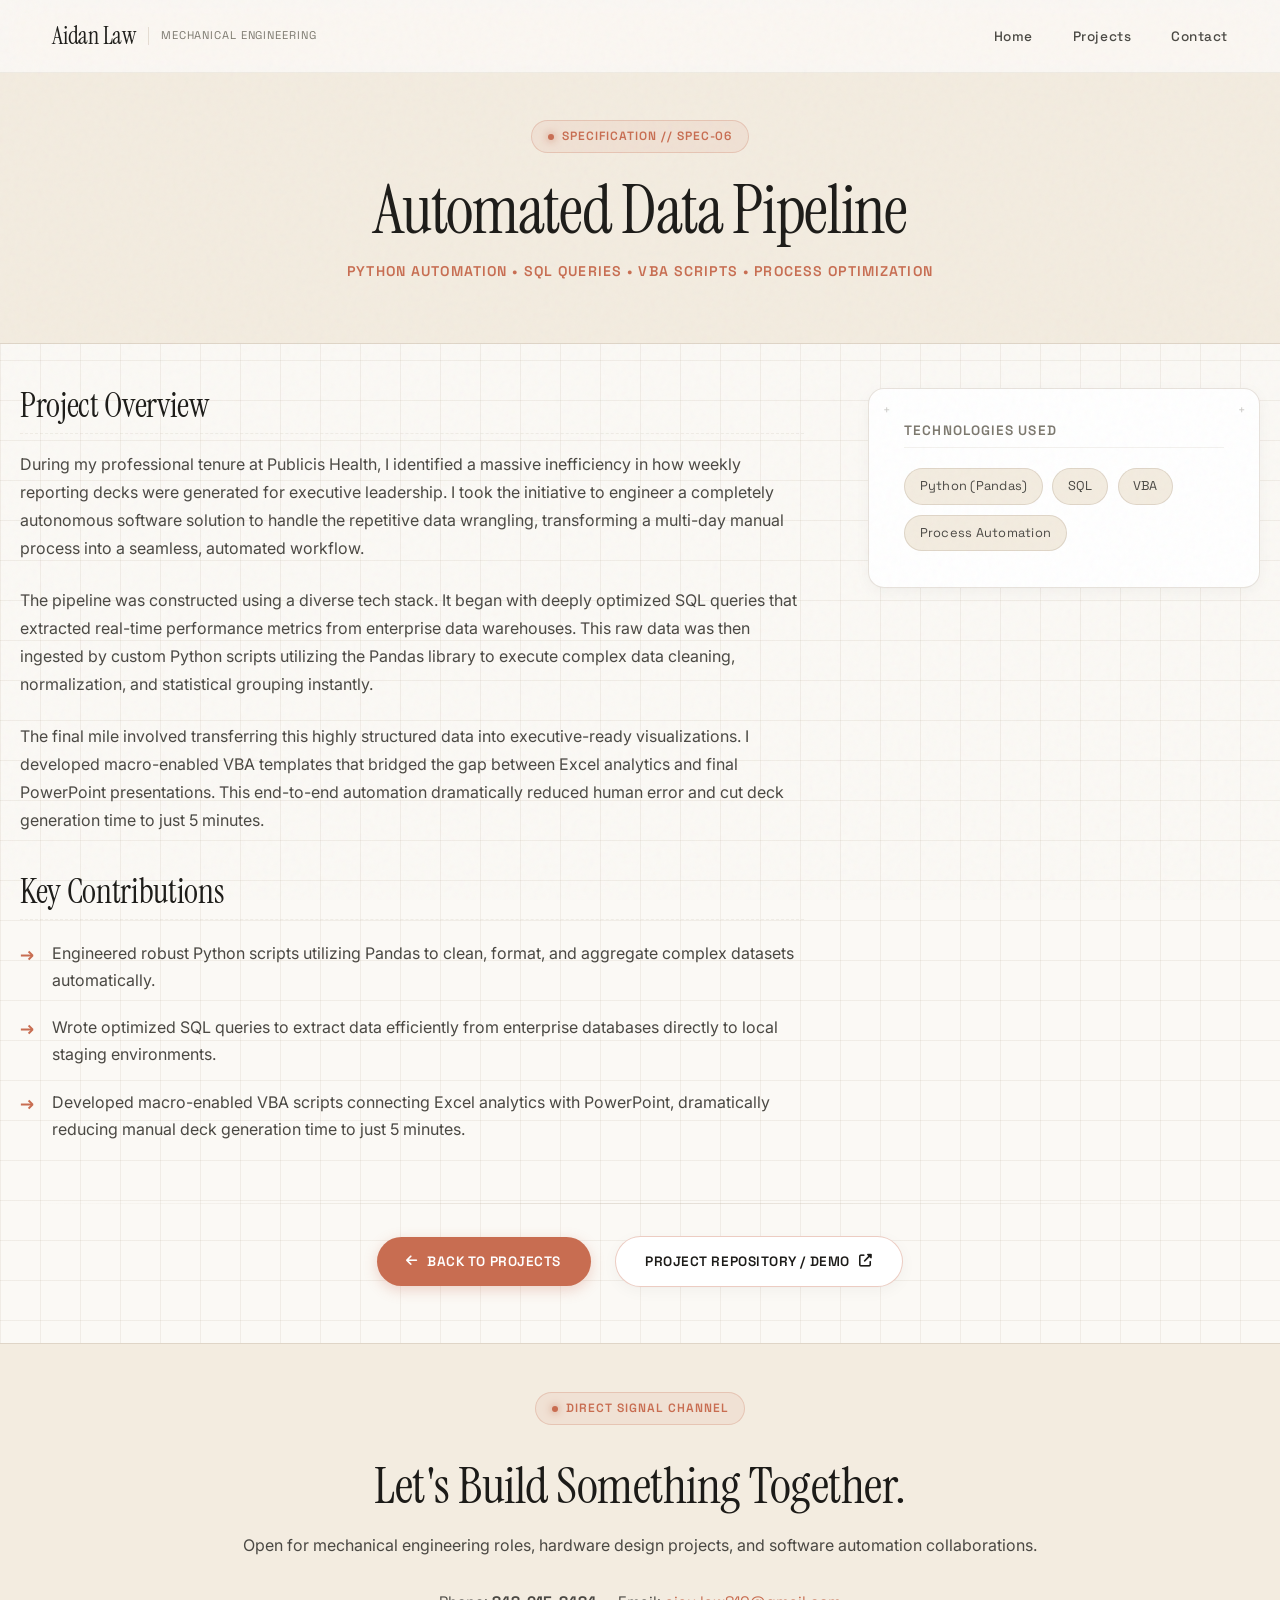
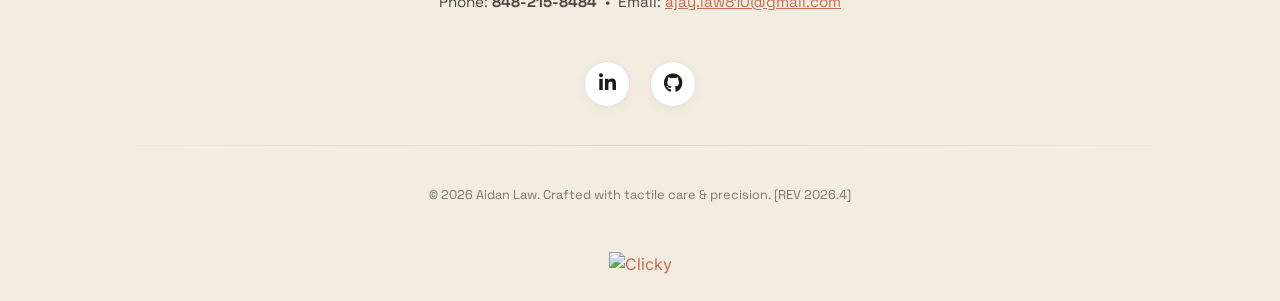
==== commit cfceaa8c: "Replace GoatCounter analytics with Clicky analytics across all HTML pages" ====
--- a/data-pipeline.html
+++ b/data-pipeline.html
@@ -10,8 +10,8 @@
     <link href="https://fonts.googleapis.com/css2?family=Instrument+Serif:ital@0;1&family=Inter:wght@300;400;500;600;700&family=Space+Grotesk:wght@400;500;600;700&display=swap" rel="stylesheet">
     <link rel="stylesheet" href="style.css">
     <link rel="stylesheet" href="https://cdnjs.cloudflare.com/ajax/libs/font-awesome/6.4.0/css/all.min.css">
-    <!-- GoatCounter Analytics -->
-    <script data-goatcounter="https://aidanlaw810.goatcounter.com/count" async src="//gc.zgo.at/count.js"></script>
+    <!-- Clicky Analytics -->
+    <script async data-id="101509578" src="//static.getclicky.com/js"></script>
 </head>
 
 <body class="cad-grid-bg">
@@ -136,6 +136,9 @@
             <p style="color: var(--text-dim); font-size: 0.8rem; font-family: var(--font-mono);">
                 © 2026 Aidan Law. Crafted with tactile care & precision. [REV 2026.4]
             </p>
+            <div style="margin-top: 0.5rem;">
+                <a title="Privacy-friendly Web Analytics" href="https://clicky.com/101509578"><img alt="Clicky" src="//static.getclicky.com/media/links/badge.gif" border="0" /></a>
+            </div>
         </div>
     </footer>
 
--- a/style.css
+++ b/style.css
@@ -41,13 +41,13 @@
   --h3-size: 1.3rem;
   --body-size: 1rem;
 
-  /* Spacing */
+  /* Refined Compact Spacing */
   --spacing-xs: 0.5rem;
   --spacing-sm: 0.875rem;
-  --spacing-md: 1.5rem;
-  --spacing-lg: 2.5rem;
-  --spacing-xl: 4.5rem;
-  --spacing-xxl: 7rem;
+  --spacing-md: 1.25rem;
+  --spacing-lg: 2rem;
+  --spacing-xl: 2.75rem;
+  --spacing-xxl: 4rem;
 
   /* Layout */
   --container-max-width: 1240px;
@@ -66,7 +66,7 @@
     
     --text-ink: #F4F1EA;
     --text-muted: #BBB6AA;
-    --text-dim: #827E74;
+    --text-dim: #888377;
     
     --accent-copper: #E07A5F;
     --accent-copper-hover: #EC886D;
@@ -255,21 +255,8 @@
   width: 100%;
   height: 1px;
   background: linear-gradient(90deg, transparent, var(--border-tactile), transparent);
-  margin: var(--spacing-xl) 0;
-  position: relative;
-}
-
-.section-divider::after {
-  content: "+";
-  position: absolute;
-  top: 50%;
-  left: 50%;
-  transform: translate(-50%, -50%);
-  font-family: var(--font-mono);
-  font-size: 0.8rem;
-  color: var(--text-dim);
-  background: var(--bg-paper);
-  padding: 0 0.5rem;
+  margin: 1.75rem 0;
+  position: relative;
 }
 
 /* ─── NAVIGATION BAR ─────────────────────────────────────────────────────── */
@@ -385,7 +372,7 @@
   position: relative;
   overflow: hidden;
   text-decoration: none;
-  transform: none !important; /* Stationary: position does not shift */
+  transform: none !important;
 }
 
 .btn-primary {
@@ -415,9 +402,9 @@
 
 /* ─── HERO SECTION (ASYMMETRICAL LAYOUT) ─────────────────────────────────── */
 .hero {
-  min-height: 82vh;
-  padding-top: 140px;
-  padding-bottom: 4rem;
+  min-height: 75vh;
+  padding-top: 130px;
+  padding-bottom: 3rem;
   position: relative;
   display: flex;
   align-items: center;
@@ -552,8 +539,8 @@
   display: grid;
   grid-template-columns: repeat(3, 1fr);
   gap: 1.5rem;
-  margin-top: 3.5rem;
-  padding: 1.5rem 2rem;
+  margin-top: 2.5rem;
+  padding: 1.25rem 1.75rem;
   background: var(--bg-linen);
   border: 1px solid var(--border-tactile);
   border-radius: var(--border-radius-card);
@@ -583,7 +570,7 @@
 
 /* ─── PROJECTS SHOWCASE (LEVEL GRID ALIGNMENT) ─────────────────────────── */
 .projects-header {
-  margin-bottom: 3.5rem;
+  margin-bottom: 2.5rem;
   display: flex;
   justify-content: space-between;
   align-items: flex-end;
@@ -738,8 +725,8 @@
 
 /* ─── PROJECT DETAIL PAGES ────────────────────────────────────────────────── */
 .project-hero {
-  padding-top: 130px;
-  padding-bottom: 3rem;
+  padding-top: 120px;
+  padding-bottom: 2.5rem;
   text-align: center;
   background: var(--bg-linen);
   border-bottom: 1px solid var(--border-tactile);
@@ -773,8 +760,8 @@
 }
 
 .project-details {
-  padding-top: 3.5rem;
-  padding-bottom: 5rem;
+  padding-top: 2.75rem;
+  padding-bottom: 3.5rem;
 }
 
 .project-grid-2col {
@@ -875,12 +862,12 @@
   justify-content: center;
   gap: 1.5rem;
   flex-wrap: wrap;
-  margin-top: 2.5rem;
-}
-
-/* ─── FOOTER ─────────────────────────────────────────────────────────────── */
+  margin-top: 2rem;
+}
+
+/* ─── FOOTER (CLEAN & MINIMAL DIVIDER) ─────────────────────────────────── */
 .footer {
-  padding: var(--spacing-xxl) 0 var(--spacing-lg) 0;
+  padding: 3rem 0 1.5rem 0;
   background-color: var(--bg-linen);
   border-top: 1px solid var(--border-tactile);
   position: relative;
@@ -891,23 +878,23 @@
   flex-direction: column;
   align-items: center;
   text-align: center;
-  gap: 1.5rem;
+  gap: 1.15rem;
 }
 
 .footer h2 {
   font-family: var(--font-serif);
-  font-size: clamp(2.3rem, 4.5vw, 3.8rem);
+  font-size: clamp(2.2rem, 4vw, 3.5rem);
 }
 
 .social-links {
   display: flex;
   gap: 1.25rem;
-  margin-top: 1rem;
+  margin-top: 0.5rem;
 }
 
 .social-links a {
-  width: 48px;
-  height: 48px;
+  width: 46px;
+  height: 46px;
   border-radius: 50%;
   background: var(--bg-card);
   border: 1px solid var(--border-tactile);
@@ -915,7 +902,7 @@
   display: flex;
   align-items: center;
   justify-content: center;
-  font-size: 1.25rem;
+  font-size: 1.2rem;
   transition: all 0.3s cubic-bezier(0.34, 1.56, 0.64, 1);
   box-shadow: var(--shadow-tactile);
 }
@@ -924,7 +911,11 @@
   background: var(--accent-copper);
   color: #ffffff;
   border-color: var(--accent-copper);
-  transform: translateY(-4px) scale(1.08);
+  transform: translateY(-3px) scale(1.06);
+}
+
+.footer .section-divider {
+  margin: 1.25rem 0;
 }
 
 /* ─── ANIMATION CLASSES ──────────────────────────────────────────────────── */
